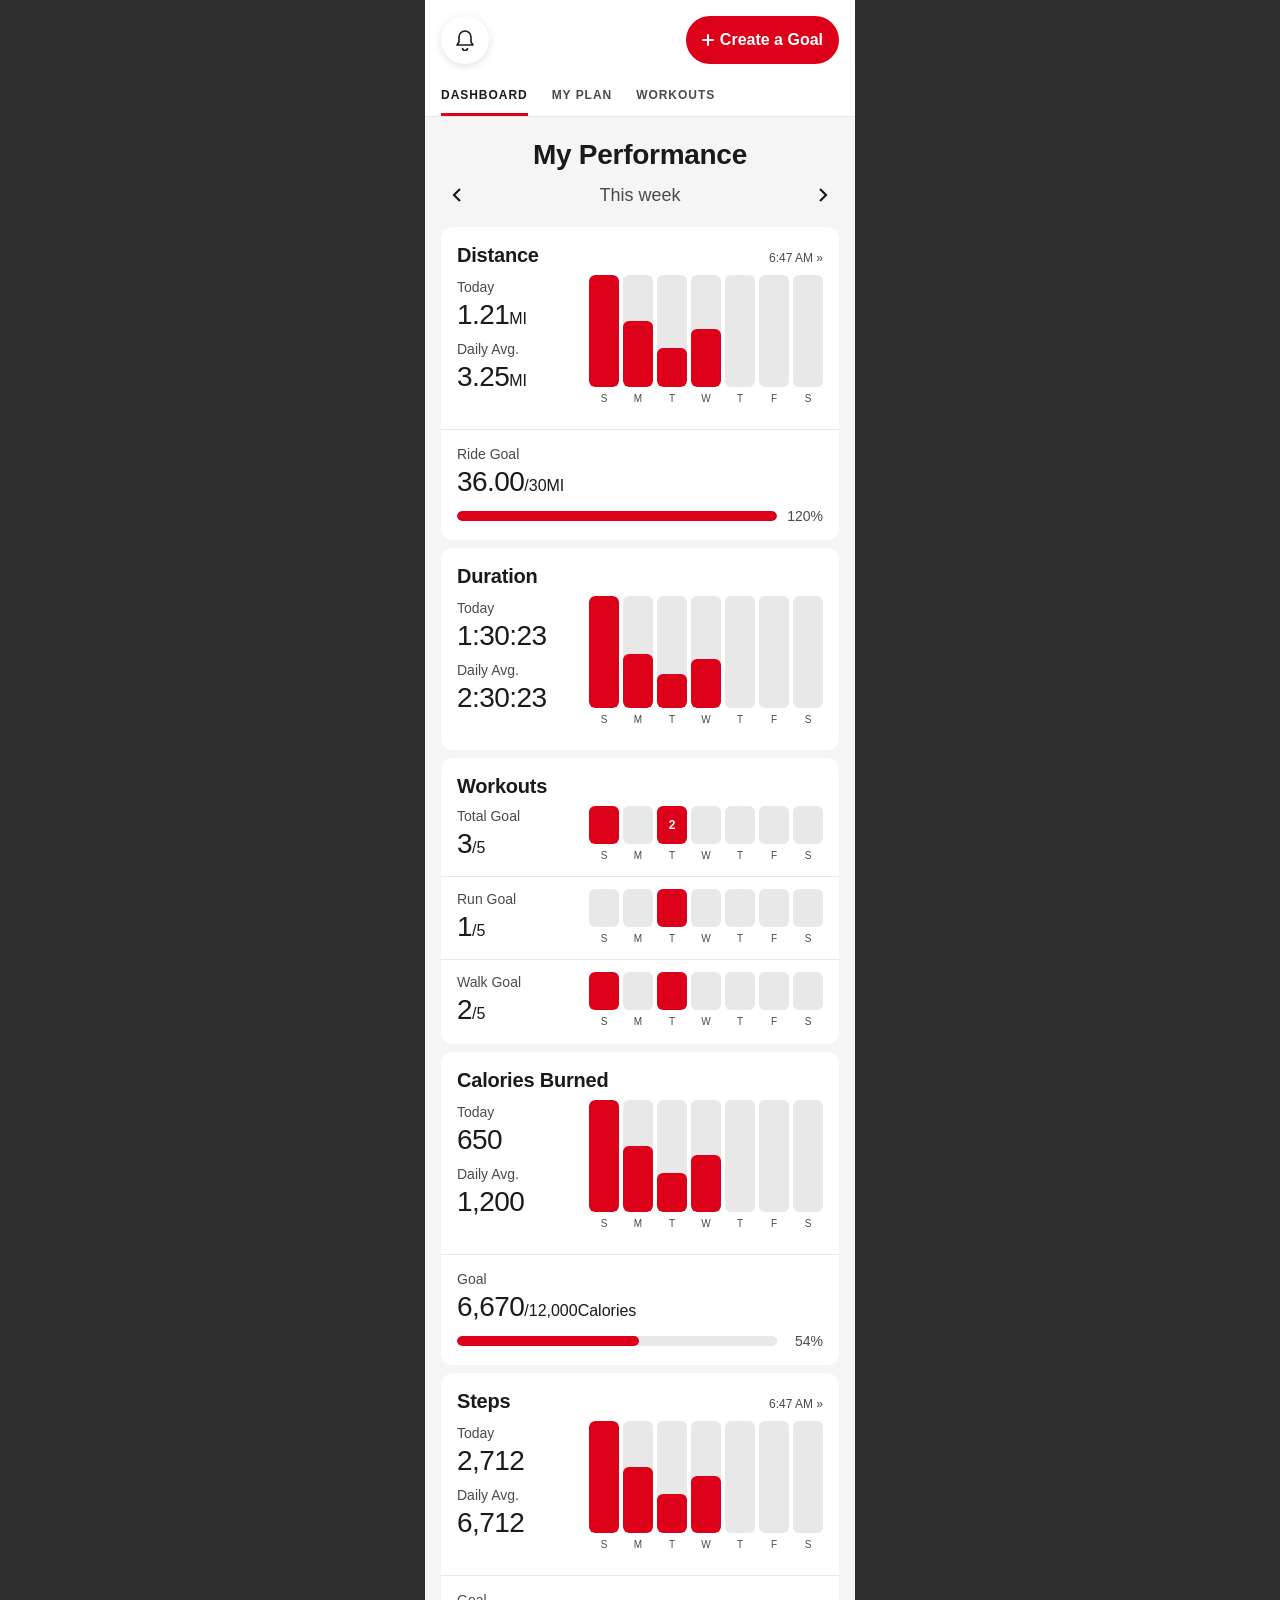
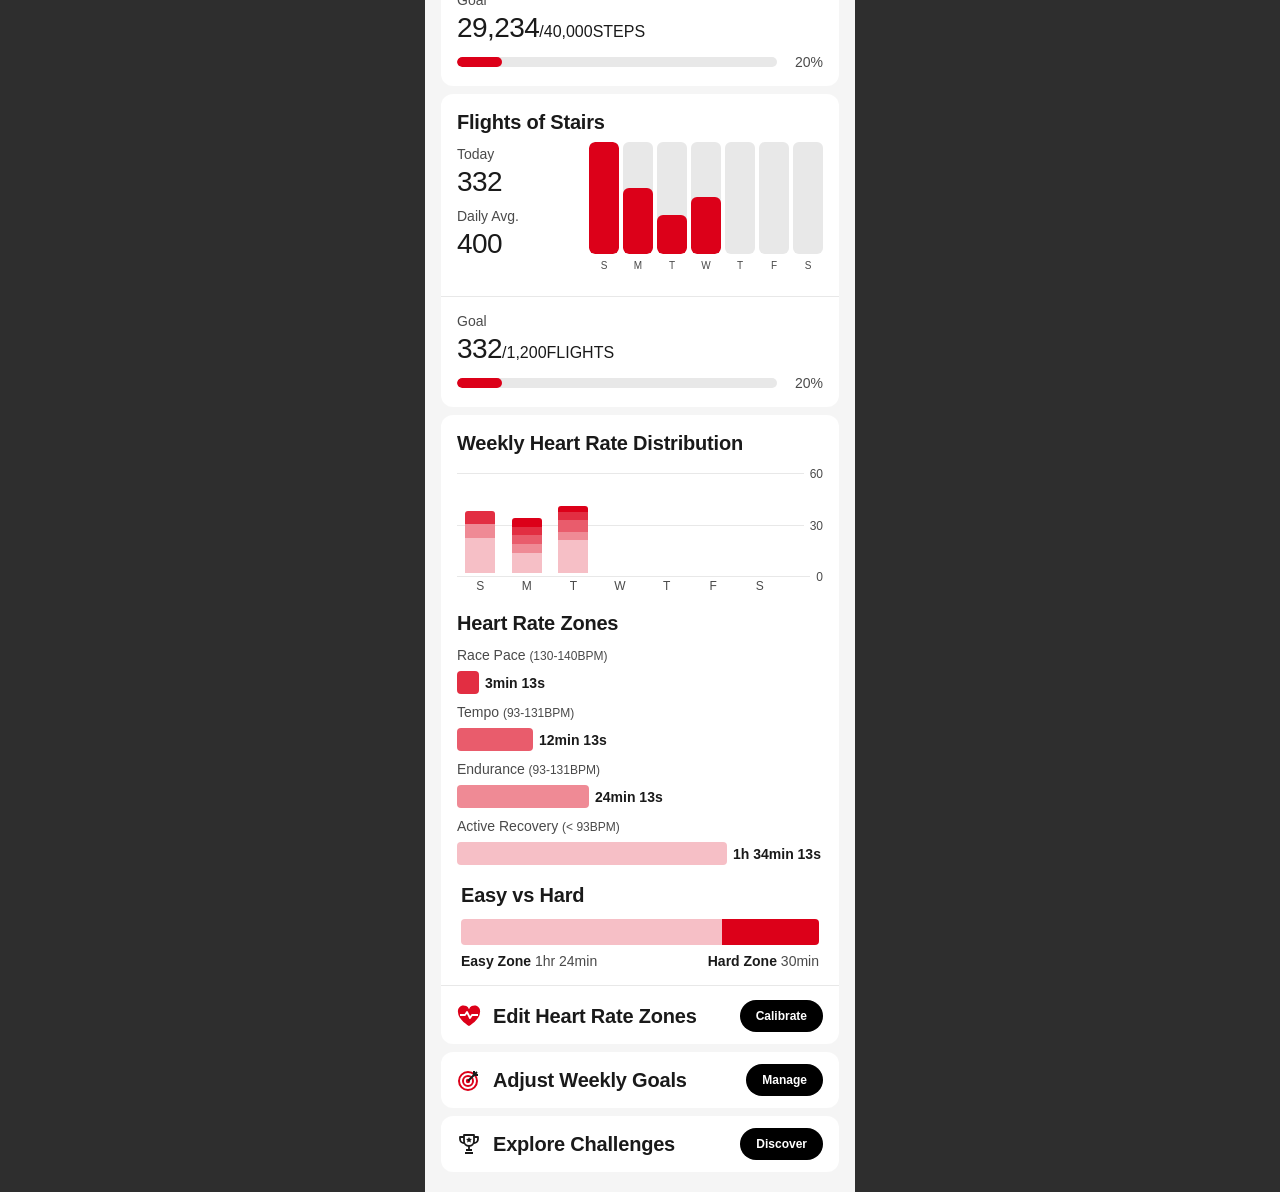
==== dashboard.html @ 9fc4f291 "Add files via upload" ====
<!doctype html>
<html lang="en">
<head>
<meta charset="utf-8">
<meta name="viewport" content="width=device-width, initial-scale=1, viewport-fit=cover">
<title>My Performance</title>
<link rel="stylesheet" href="tokens.css">
<script src="theme.js"></script>
<style>
  * { box-sizing: border-box; margin: 0; padding: 0; }
  html { -webkit-text-size-adjust: 100%; }
  body {
    font: var(--type-base);
    color: var(--foreground);
    background: var(--n-800);
    -webkit-font-smoothing: antialiased;
  }
  .phone {
    max-width: 430px;
    margin: 0 auto;
    min-height: 100vh;
    background: var(--background);
  }

  /* Header */
  .top {
    background: var(--card);
    padding: 16px 16px 0;
    border-bottom: 1px solid var(--border);
    position: sticky;
    top: 0;
    z-index: 2;
  }
  .top-row { display: flex; justify-content: space-between; align-items: center; }
  .icon-btn, .pill-btn {
    border: 0;
    background: var(--card);
    box-shadow: 0 2px 10px rgba(0,0,0,.12);
    color: var(--foreground);
    font: inherit;
    cursor: pointer;
  }
  .icon-btn { width: 48px; height: 48px; border-radius: 50%; display: grid; place-items: center; }
  .pill-btn { height: 48px; padding: 0 16px; border-radius: 24px; font: 500 var(--type-base); display: inline-flex; align-items: center; text-decoration: none; }
  .tabs { display: flex; gap: 24px; margin-top: 22px; }
  .tab {
    font: 700 var(--type-xs);
    letter-spacing: .08em;
    text-transform: uppercase;
    color: var(--muted-foreground);
    padding-bottom: 9px;
    border-bottom: 3px solid transparent;
    text-decoration: none;
  }
  .tab.active { color: var(--foreground); border-color: var(--accent); }

  /* Page title */
  /* Base (Figma): centered title, arrows either side of "This week" */
  .hero {
    display: grid;
    grid-template-columns: auto 1fr auto;
    align-items: center;
    row-gap: 6px;
    padding: 20px 16px 16px;
    text-align: center;
  }
  .hero-text, .title-row, .week { display: contents; }
  .hero h1 { grid-column: 1 / -1; font: 700 var(--type-3xl); letter-spacing: -.01em; }
  .week-label { grid-row: 2; grid-column: 2; font: var(--type-lg); color: var(--muted-foreground); }
  .week button:first-child { grid-row: 2; grid-column: 1; }
  .week button:last-child { grid-row: 2; grid-column: 3; }
  .week svg { stroke-linecap: var(--chevron-cap, butt); stroke-linejoin: var(--chevron-join, miter); }
  .figure { display: none; }

  /* Modern Health: left-aligned title with the flavor's figure inline, arrows on the right */
  :root[data-theme="health"] .hero { display: flex; align-items: center; gap: 12px; padding: 28px 16px 20px; text-align: left; }
  :root[data-theme="health"] .week-label { display: block; margin-top: 4px; }
  :root[data-theme="health"] .hero-text { display: block; flex: 1; min-width: 0; }
  :root[data-theme="health"] .title-row { display: flex; align-items: center; gap: 8px; }
  :root[data-theme="health"] .week { display: flex; gap: 8px; }
  :root[data-theme="health"] .week button:disabled { opacity: .3; cursor: default; }

  /* First goal follows the flavor's primary activity; red keeps the Figma "Ride Goal" */
  .goal-head { display: flex; justify-content: space-between; align-items: flex-end; gap: 12px; }
  .goal-name { display: none; }
  .goal-name.ride { display: inline; }
  :root:is([data-flavor="run"], [data-flavor="mvp"], [data-flavor="walk"], [data-flavor="fitness"]) .goal-name.ride { display: none; }
  :root:is([data-flavor="run"], [data-flavor="mvp"]) .goal-name.run { display: inline; }
  :root[data-flavor="walk"] .goal-name.walk { display: inline; }
  :root[data-flavor="fitness"] .goal-name.distance { display: inline; }

  /* Modern Health: the flavor's figures (runner covers flavors without their own).
     The moving figure in Create a Goal is a luminance mask of the white-on-black file, so it's smooth,
     boxless and takes the button's text color. */
  .figure {
    height: 24px;
    aspect-ratio: var(--ar);
    background: currentColor;
    mask: var(--src) center / contain no-repeat;
    mask-mode: luminance;
  }
  .figure.run { --ar: 85 / 97; --src: url(assets/figures/run.dark.svg); }
  .figure.cycle { --ar: 91 / 78; --src: url(assets/figures/cycle.dark.svg); }
  .figure.walk { --ar: 54 / 98; --src: url(assets/figures/walk.dark.svg); }

  /* The exceeded goal gets the celebration figure. It keeps its colored confetti, so it's an image:
     multiply drops the white backdrop in light, screen drops the black one in dark. */
  .celebrate { display: none; height: 44px; }
  .celebrate img { display: block; height: 100%; width: auto; }
  .celebrate .on-light { mix-blend-mode: multiply; }
  .celebrate .on-dark { display: none; mix-blend-mode: screen; }
  @media (prefers-color-scheme: dark) {
    :root:not([data-scheme="light"]) .celebrate .on-light { display: none; }
    :root:not([data-scheme="light"]) .celebrate .on-dark { display: block; }
  }
  :root[data-scheme="dark"] .celebrate .on-light { display: none; }
  :root[data-scheme="dark"] .celebrate .on-dark { display: block; }

  :root[data-theme="health"] .pill-btn .plus { display: none; }
  :root[data-theme="health"] .pill-btn .figure.cycle { display: block; }
  :root[data-theme="health"]:is([data-flavor="run"], [data-flavor="mvp"], [data-flavor="fitness"], [data-flavor="walk"]) .pill-btn .figure.cycle { display: none; }
  :root[data-theme="health"]:is([data-flavor="run"], [data-flavor="mvp"], [data-flavor="fitness"]) .pill-btn .figure.run { display: block; }
  :root[data-theme="health"][data-flavor="walk"] .pill-btn .figure.walk { display: block; }
  /* One celebration per flavor, with confetti recolored to that flavor's accent; red is the default */
  :root[data-theme="health"]:not([data-flavor]) .celebrate.f-red,
  :root[data-theme="health"][data-flavor="red"] .celebrate.f-red,
  :root[data-theme="health"][data-flavor="run"] .celebrate.f-run,
  :root[data-theme="health"][data-flavor="fitness"] .celebrate.f-fitness,
  :root[data-theme="health"][data-flavor="mvp"] .celebrate.f-mvp,
  :root[data-theme="health"][data-flavor="ride"] .celebrate.f-ride,
  :root[data-theme="health"][data-flavor="walk"] .celebrate.f-walk { display: block; }

  /* Exceeded goal: the full bar gets a moving sheen (Modern Health only; off with reduced motion) */
  .track.done i { position: relative; overflow: hidden; }
  :root[data-theme="health"] .track.done i::after {
    content: "";
    position: absolute;
    inset: 0;
    background: linear-gradient(100deg, transparent 20%, rgba(255, 255, 255, .6) 50%, transparent 80%);
    transform: translateX(-100%);
    animation: shimmer 1.8s ease-in-out infinite;
  }
  @keyframes shimmer { to { transform: translateX(100%); } }
  @media (prefers-reduced-motion: reduce) {
    :root[data-theme="health"] .track.done i::after { display: none; }
  }

  .week button {
    width: 32px;
    height: 32px;
    border: 0;
    border-radius: 50%;
    display: grid;
    place-items: center;
    cursor: pointer;
    background: var(--nav-btn-bg, none);
    color: var(--foreground);
  }

  /* Cards */
  .cards { padding: 0 16px 20px; display: flex; flex-direction: column; gap: 8px; }
  .card { background: var(--card); color: var(--card-foreground); border-radius: var(--radius); overflow: hidden; }
  .sec { padding: var(--card-pad, 14px) var(--card-pad, 16px); }
  .sec + .sec { border-top: 1px solid var(--border); }
  .card-head { display: flex; justify-content: space-between; align-items: baseline; }
  .card-title { font: 600 var(--type-xl); letter-spacing: -.01em; }
  .stamp { font: var(--type-xs); color: var(--muted-foreground); }

  .split { display: flex; justify-content: space-between; align-items: stretch; gap: 12px; margin-top: 6px; }
  /* Today sits at the top of the bars and Daily Avg. at their base, so the stats fill the card */
  .stats { display: flex; flex-direction: column; justify-content: space-between; gap: 6px; padding: 2px 0 20px; }
  .label { font: var(--type-sm); color: var(--muted-foreground); }
  .value { font: 500 var(--type-3xl); letter-spacing: -.02em; }
  .value small { font: 500 var(--type-base); text-transform: var(--unit-case, uppercase); color: var(--unit-color, inherit); letter-spacing: 0; }

  /* Weekly bar chart */
  .bars { display: grid; grid-template-columns: repeat(7, 30px); column-gap: 4px; }
  .bar {
    height: 112px;
    background: var(--secondary);
    border-radius: calc(var(--radius) / 2);
    display: flex;
    align-items: flex-end;
    overflow: hidden;
  }
  .bar i { display: block; width: 100%; height: var(--h, 0%); background: var(--chart-1); border-radius: calc(var(--radius) / 2); }
  .days { display: grid; grid-template-columns: repeat(7, 30px); column-gap: 4px; margin-top: 4px; }
  .days span { font: var(--type-2xs); font-weight: var(--weight-days, 400); color: var(--muted-foreground); text-align: center; }

  /* Workout day blocks */
  .blocks .bar { height: 38px; }
  .blocks .bar.on { background: var(--chart-1); color: var(--accent-foreground); font: 600 var(--type-xs); justify-content: center; align-items: center; }

  /* Goal progress */
  .progress { display: flex; align-items: center; gap: 8px; margin-top: 6px; }
  .track { flex: 1; height: 10px; background: var(--secondary); border-radius: 5px; overflow: hidden; }
  .track i { display: block; height: 100%; width: var(--p); background: var(--accent); border-radius: 5px; }
  .progress span { font: var(--type-sm); color: var(--muted-foreground); min-width: 38px; text-align: right; }

  /* Heart rate distribution */
  .hr-chart { position: relative; margin-top: 16px; padding-right: 40px; }
  .hr-grid { position: absolute; inset: 0 0 18px 0; display: flex; flex-direction: column; justify-content: space-between; }
  .hr-grid div { border-top: 1px solid var(--border); position: relative; }
  .hr-grid div span { position: absolute; right: 0; top: -9px; font: var(--type-xs); color: var(--muted-foreground); background: var(--card); padding-left: 6px; }
  .hr-cols { position: relative; display: grid; grid-template-columns: repeat(7, 1fr); height: 100px; align-items: end; }
  .hr-col { justify-self: center; width: 30px; display: flex; flex-direction: column; border-radius: 3px 3px 0 0; overflow: hidden; }
  .hr-col i { display: block; }
  .hr-days { display: grid; grid-template-columns: repeat(7, 1fr); margin-top: 4px; }
  .hr-days span { font: var(--type-xs); color: var(--muted-foreground); text-align: center; }

  /* Modern Health heart rate: workout line with a value gradient (high = full accent).
     Map My keeps the weekly distribution bars. */
  .hr-line, .hr-line-head { display: none; }
  :root[data-theme="health"] .hr-dist { display: none; }
  :root[data-theme="health"] .hr-line { display: block; margin-top: 8px; }
  :root[data-theme="health"] .hr-line-head { display: flex; align-items: center; }
  .more-btn {
    border: 1.5px solid var(--card-foreground);
    background: none;
    color: var(--card-foreground);
    font: 600 var(--type-sm);
    padding: 4px 14px;
    border-radius: 999px;
    cursor: pointer;
  }
  .hr-plot { position: relative; height: 170px; margin: 12px 0 8px; }
  .hr-plot svg { display: block; width: 100%; height: 100%; overflow: visible; }
  .hr-grid-lines line { stroke: var(--border); stroke-width: 1; }
  .hr-path { fill: none; stroke: url(#hr-grad); stroke-width: 3.5; stroke-linecap: round; stroke-linejoin: round; }
  .hr-pill {
    position: absolute;
    right: 0;
    transform: translateY(-50%);
    min-width: 40px;
    padding: 2px 10px;
    border-radius: 999px;
    background: var(--card);
    box-shadow: 0 1px 4px rgba(0,0,0,.08);
    font: 600 var(--type-xs);
    text-align: center;
    color: var(--card-foreground);
  }
  .hr-x { position: relative; height: 18px; }
  .hr-x span { position: absolute; transform: translateX(-50%); font: var(--type-xs); color: var(--muted-foreground); }
  .hr-x span:first-child { transform: none; }
  .zones { margin-top: 14px; }
  .zones h3, .easy h3 { font: 600 var(--type-xl); letter-spacing: -.01em; }
  .zone { margin-top: 8px; }
  .zone .label small { font: var(--type-xs); }
  .zone-row { display: flex; align-items: center; gap: 6px; margin-top: 6px; }
  .zone-row i { height: 23px; border-radius: var(--bar-radius, 4px); width: var(--w); }
  .zone-row b { font: 600 var(--type-sm); white-space: nowrap; }

  .easy { margin-top: 16px; padding: 0 4px; }
  .easy-bar { display: flex; height: 26px; border-radius: var(--bar-radius, 4px); overflow: hidden; margin-top: 10px; }
  .easy-bar i:first-child { flex: 73; background: var(--chart-5); }
  .easy-bar i:last-child { flex: 27; background: var(--accent); }
  .easy-legend { display: flex; justify-content: space-between; margin-top: 6px; font: var(--type-sm); color: var(--muted-foreground); }
  .easy-legend b { color: var(--card-foreground); }

  /* Action rows */
  .action { display: flex; align-items: center; gap: 12px; padding: 12px var(--card-pad, 16px); }
  .action h4 { flex: 1; font: 600 var(--type-xl); letter-spacing: -.01em; }
  .dark-btn {
    border: 0;
    background: var(--primary);
    color: var(--primary-foreground);
    font: 700 var(--type-xs);
    height: 32px;
    padding: 0 16px;
    border-radius: 16px;
    cursor: pointer;
  }
  .action svg { flex: none; }

  @media (max-width: 380px) {
    .bars, .days { grid-template-columns: repeat(7, 24px); }
    .value { font: 500 var(--type-2xl); }
  }

  /* Flavor hooks: tokens a theme can set; the fallbacks keep the base look */
  .top {
    background: var(--header-bg, var(--card));
    -webkit-backdrop-filter: var(--header-blur, none);
    backdrop-filter: var(--header-blur, none);
    border-bottom-color: var(--divider, var(--border));
  }
  .icon-btn, .pill-btn { background: var(--control-bg, var(--card)); box-shadow: var(--control-shadow, 0 2px 10px rgba(0,0,0,.12)); }
  /* Primary action: filled with the flavor accent so it reads as the main CTA */
  .pill-btn { background: var(--accent); color: var(--accent-foreground); box-shadow: none; font-weight: 600; gap: 6px; }
  .card { background: var(--card-fill, var(--card)); }
  .sec + .sec { border-top-color: var(--divider, var(--border)); }
  .sec + .sec { padding-top: var(--sec-join, var(--card-pad, 14px)); }
  .sec:has(+ .sec) { padding-bottom: var(--sec-join-above, var(--card-pad, 14px)); }

  /* Section order per Map My flavor (spec: default order with no goals set).
     Red is the Figma reference and keeps its original order. Heart rate is MVP only. */
  .card[data-section="distance"] { order: var(--order-distance, 0); }
  .card[data-section="duration"] { order: var(--order-duration, 0); }
  .card[data-section="workouts"] { order: var(--order-workouts, 0); }
  .card[data-section="calories"] { order: var(--order-calories, 0); }
  .card[data-section="steps"] { order: var(--order-steps, 0); }
  .card[data-section="stairs"] { order: var(--order-stairs, 0); }
  .card[data-section="heart"] { order: var(--order-heart, 0); display: var(--show-heart, block); }
  .card[data-section="actions"] { order: 99; }
  :root[data-flavor="run"], :root[data-flavor="ride"], :root[data-flavor="mvp"] {
    --order-distance: 1; --order-duration: 2; --order-workouts: 3; --order-calories: 4;
    --order-steps: 5; --order-stairs: 6; --order-heart: 7;
  }
  :root[data-flavor="fitness"] {
    --order-workouts: 1; --order-duration: 2; --order-calories: 3; --order-distance: 4;
    --order-steps: 5; --order-stairs: 6; --order-heart: 7;
  }
  :root[data-flavor="walk"] {
    --order-steps: 1; --order-stairs: 2; --order-distance: 3; --order-duration: 4;
    --order-workouts: 5; --order-calories: 6; --order-heart: 7;
  }
  :root[data-flavor="run"], :root[data-flavor="ride"], :root[data-flavor="fitness"], :root[data-flavor="walk"] { --show-heart: none; }
  .label, .week-label, .progress span, .easy-legend { color: var(--label-color, var(--muted-foreground)); }
  .value small { font: 500 var(--type-unit, var(--type-base)); }
  .bar i, .blocks .bar.on { background: var(--fill-chart, var(--chart-1)); }
  .track i { background: var(--fill-progress, var(--accent)); }

  /* Modern Health: segmented control in place of underlined caps tabs */
  :root[data-theme="health"] .tabs { gap: 2px; padding: 2px; margin: 16px 0 12px; background: var(--secondary); border-radius: 999px; }
  :root[data-theme="health"] .tab {
    flex: 1;
    text-align: center;
    padding: 6px 0;
    border: 0;
    border-radius: 999px;
    font: 600 var(--type-sm);
    text-transform: none;
    letter-spacing: var(--tracking-text, normal);
    color: var(--card-foreground);
  }
  :root[data-theme="health"] .tab.active { background: var(--segment-active); box-shadow: 0 1px 3px rgba(0,0,0,.12); }

  /* Title and number faces come from the active theme (see tokens.css) */
  .hero h1, .card-title, .zones h3, .easy h3, .action h4 {
    font-family: var(--font-title, var(--font));
    font-weight: var(--weight-title, 600);
    letter-spacing: var(--tracking-title, -.01em);
  }
  .hero h1 { font-weight: var(--weight-heading, var(--weight-title, 700)); }
  .value, .value small {
    font-family: var(--font-number, var(--font));
    font-weight: var(--weight-number, 500);
  }
  .value { letter-spacing: var(--tracking-number, -.02em); }
  .value small { font-weight: var(--unit-weight, var(--weight-number, 500)); }
  .label { font-weight: var(--weight-label, 400); }
  .label, .week-label, .progress span, .easy-legend { letter-spacing: var(--tracking-text, normal); }
</style>
</head>
<body>
<div class="phone">

  <header class="top">
    <div class="top-row">
      <button class="icon-btn" aria-label="Notifications">
        <svg width="20" height="22" viewBox="0 0 20 22" fill="none" stroke="currentColor" stroke-width="1.6" stroke-linejoin="round"><path d="M10 2a6 6 0 0 0-6 6v5l-2 3h16l-2-3V8a6 6 0 0 0-6-6z"/><path d="M7.5 19a2.5 2.5 0 0 0 5 0"/></svg>
      </button>
      <a class="pill-btn" href="goal-type.html"><span class="figure cycle" aria-hidden="true"></span><span class="figure run" aria-hidden="true"></span><span class="figure walk" aria-hidden="true"></span><svg class="plus" width="12" height="12" viewBox="0 0 12 12" aria-hidden="true"><path d="M6 1v10M1 6h10" stroke="currentColor" stroke-width="2" stroke-linecap="round"/></svg>Create a Goal</a>
    </div>
    <nav class="tabs">
      <a class="tab active" href="#">Dashboard</a>
      <a class="tab" href="#">My Plan</a>
      <a class="tab" href="#">Workouts</a>
    </nav>
  </header>

  <section class="hero">
    <div class="hero-text">
      <div class="title-row">
        <h1>My Performance</h1>
      </div>
      <span class="week-label">This week</span>
    </div>
    <div class="week">
      <button aria-label="Previous week"><svg width="10" height="14" viewBox="0 0 10 14" fill="none" stroke="currentColor" stroke-width="2.2"><path d="M8 1 2 7l6 6"/></svg></button>
      <button aria-label="Next week" disabled><svg width="10" height="14" viewBox="0 0 10 14" fill="none" stroke="currentColor" stroke-width="2.2"><path d="m2 1 6 6-6 6"/></svg></button>
    </div>
  </section>

  <main class="cards">

    <!-- Distance -->
    <article class="card" data-section="distance">
      <div class="sec">
        <div class="card-head"><h2 class="card-title">Distance</h2><span class="stamp">6:47 AM »</span></div>
        <div class="split">
          <div class="stats">
            <div><div class="label">Today</div><div class="value">1.21<small>mi</small></div></div>
            <div><div class="label">Daily Avg.</div><div class="value">3.25<small>mi</small></div></div>
          </div>
          <div>
            <div class="bars"><div class="bar"><i style="--h:100%"></i></div><div class="bar"><i style="--h:59%"></i></div><div class="bar"><i style="--h:35%"></i></div><div class="bar"><i style="--h:52%"></i></div><div class="bar"></div><div class="bar"></div><div class="bar"></div></div>
            <div class="days"><span>S</span><span>M</span><span>T</span><span>W</span><span>T</span><span>F</span><span>S</span></div>
          </div>
        </div>
      </div>
      <div class="sec">
        <div class="goal-head">
          <div>
            <div class="label"><span class="goal-name ride">Ride Goal</span><span class="goal-name run">Run Goal</span><span class="goal-name walk">Walk Goal</span><span class="goal-name distance">Distance Goal</span></div>
            <div class="value">36.00<small>/30mi</small></div>
          </div>
          <span class="celebrate f-run" aria-hidden="true"><img class="on-light" src="assets/figures/run-celebrate.run.light.svg" alt="" width="113" height="131" loading="lazy"><img class="on-dark" src="assets/figures/run-celebrate.run.dark.svg" alt="" width="113" height="131" loading="lazy"></span>
          <span class="celebrate f-fitness" aria-hidden="true"><img class="on-light" src="assets/figures/run-celebrate.fitness.light.svg" alt="" width="113" height="131" loading="lazy"><img class="on-dark" src="assets/figures/run-celebrate.fitness.dark.svg" alt="" width="113" height="131" loading="lazy"></span>
          <span class="celebrate f-mvp" aria-hidden="true"><img class="on-light" src="assets/figures/run-celebrate.mvp.light.svg" alt="" width="113" height="131" loading="lazy"><img class="on-dark" src="assets/figures/run-celebrate.mvp.dark.svg" alt="" width="113" height="131" loading="lazy"></span>
          <span class="celebrate f-ride" aria-hidden="true"><img class="on-light" src="assets/figures/cycle-celebrate.ride.light.svg" alt="" width="102" height="113" loading="lazy"><img class="on-dark" src="assets/figures/cycle-celebrate.ride.dark.svg" alt="" width="102" height="113" loading="lazy"></span>
          <span class="celebrate f-red" aria-hidden="true"><img class="on-light" src="assets/figures/cycle-celebrate.red.light.svg" alt="" width="102" height="113" loading="lazy"><img class="on-dark" src="assets/figures/cycle-celebrate.red.dark.svg" alt="" width="102" height="113" loading="lazy"></span>
          <span class="celebrate f-walk" aria-hidden="true"><img class="on-light" src="assets/figures/walk-celebrate.walk.light.svg" alt="" width="106" height="128" loading="lazy"><img class="on-dark" src="assets/figures/walk-celebrate.walk.dark.svg" alt="" width="106" height="128" loading="lazy"></span>
        </div>
        <div class="progress"><div class="track done"><i style="--p:100%"></i></div><span>120%</span></div>
      </div>
    </article>

    <!-- Duration -->
    <article class="card" data-section="duration">
      <div class="sec">
        <h2 class="card-title">Duration</h2>
        <div class="split">
          <div class="stats">
            <div><div class="label">Today</div><div class="value">1:30:23</div></div>
            <div><div class="label">Daily Avg.</div><div class="value">2:30:23</div></div>
          </div>
          <div>
            <div class="bars"><div class="bar"><i style="--h:100%"></i></div><div class="bar"><i style="--h:48%"></i></div><div class="bar"><i style="--h:30%"></i></div><div class="bar"><i style="--h:44%"></i></div><div class="bar"></div><div class="bar"></div><div class="bar"></div></div>
            <div class="days"><span>S</span><span>M</span><span>T</span><span>W</span><span>T</span><span>F</span><span>S</span></div>
          </div>
        </div>
      </div>
    </article>

    <!-- Workouts -->
    <article class="card" data-section="workouts">
      <div class="sec" style="padding-bottom:12px">
        <h2 class="card-title">Workouts</h2>
        <div class="split">
          <div><div class="label">Total Goal</div><div class="value">3<small>/5</small></div></div>
          <div class="blocks">
            <div class="bars"><div class="bar on"></div><div class="bar"></div><div class="bar on">2</div><div class="bar"></div><div class="bar"></div><div class="bar"></div><div class="bar"></div></div>
            <div class="days"><span>S</span><span>M</span><span>T</span><span>W</span><span>T</span><span>F</span><span>S</span></div>
          </div>
        </div>
      </div>
      <div class="sec" style="padding-top:12px;padding-bottom:12px">
        <div class="split" style="margin-top:0">
          <div><div class="label">Run Goal</div><div class="value">1<small>/5</small></div></div>
          <div class="blocks">
            <div class="bars"><div class="bar"></div><div class="bar"></div><div class="bar on"></div><div class="bar"></div><div class="bar"></div><div class="bar"></div><div class="bar"></div></div>
            <div class="days"><span>S</span><span>M</span><span>T</span><span>W</span><span>T</span><span>F</span><span>S</span></div>
          </div>
        </div>
      </div>
      <div class="sec" style="padding-top:12px">
        <div class="split" style="margin-top:0">
          <div><div class="label">Walk Goal</div><div class="value">2<small>/5</small></div></div>
          <div class="blocks">
            <div class="bars"><div class="bar on"></div><div class="bar"></div><div class="bar on"></div><div class="bar"></div><div class="bar"></div><div class="bar"></div><div class="bar"></div></div>
            <div class="days"><span>S</span><span>M</span><span>T</span><span>W</span><span>T</span><span>F</span><span>S</span></div>
          </div>
        </div>
      </div>
    </article>

    <!-- Calories -->
    <article class="card" data-section="calories">
      <div class="sec">
        <h2 class="card-title">Calories Burned</h2>
        <div class="split">
          <div class="stats">
            <div><div class="label">Today</div><div class="value">650</div></div>
            <div><div class="label">Daily Avg.</div><div class="value">1,200</div></div>
          </div>
          <div>
            <div class="bars"><div class="bar"><i style="--h:100%"></i></div><div class="bar"><i style="--h:59%"></i></div><div class="bar"><i style="--h:35%"></i></div><div class="bar"><i style="--h:51%"></i></div><div class="bar"></div><div class="bar"></div><div class="bar"></div></div>
            <div class="days"><span>S</span><span>M</span><span>T</span><span>W</span><span>T</span><span>F</span><span>S</span></div>
          </div>
        </div>
      </div>
      <div class="sec">
        <div class="label">Goal</div>
        <div class="value">6,670<small style="text-transform:none">/12,000Calories</small></div>
        <div class="progress"><div class="track"><i style="--p:57%"></i></div><span>54%</span></div>
      </div>
    </article>

    <!-- Steps -->
    <article class="card" data-section="steps">
      <div class="sec">
        <div class="card-head"><h2 class="card-title">Steps</h2><span class="stamp">6:47 AM »</span></div>
        <div class="split">
          <div class="stats">
            <div><div class="label">Today</div><div class="value">2,712</div></div>
            <div><div class="label">Daily Avg.</div><div class="value">6,712</div></div>
          </div>
          <div>
            <div class="bars"><div class="bar"><i style="--h:100%"></i></div><div class="bar"><i style="--h:59%"></i></div><div class="bar"><i style="--h:35%"></i></div><div class="bar"><i style="--h:51%"></i></div><div class="bar"></div><div class="bar"></div><div class="bar"></div></div>
            <div class="days"><span>S</span><span>M</span><span>T</span><span>W</span><span>T</span><span>F</span><span>S</span></div>
          </div>
        </div>
      </div>
      <div class="sec">
        <div class="label">Goal</div>
        <div class="value">29,234<small>/40,000steps</small></div>
        <div class="progress"><div class="track"><i style="--p:14%"></i></div><span>20%</span></div>
      </div>
    </article>

    <!-- Stairs -->
    <article class="card" data-section="stairs">
      <div class="sec">
        <h2 class="card-title">Flights of Stairs</h2>
        <div class="split">
          <div class="stats">
            <div><div class="label">Today</div><div class="value">332</div></div>
            <div><div class="label">Daily Avg.</div><div class="value">400</div></div>
          </div>
          <div>
            <div class="bars"><div class="bar"><i style="--h:100%"></i></div><div class="bar"><i style="--h:59%"></i></div><div class="bar"><i style="--h:35%"></i></div><div class="bar"><i style="--h:51%"></i></div><div class="bar"></div><div class="bar"></div><div class="bar"></div></div>
            <div class="days"><span>S</span><span>M</span><span>T</span><span>W</span><span>T</span><span>F</span><span>S</span></div>
          </div>
        </div>
      </div>
      <div class="sec">
        <div class="label">Goal</div>
        <div class="value">332<small>/1,200flights</small></div>
        <div class="progress"><div class="track"><i style="--p:14%"></i></div><span>20%</span></div>
      </div>
    </article>

    <!-- Heart rate -->
    <article class="card" data-section="heart">
      <div class="sec">
        <h2 class="card-title hr-dist">Weekly Heart Rate Distribution</h2>
        <div class="hr-chart hr-dist">
          <div class="hr-grid"><div><span>60</span></div><div><span>30</span></div><div><span>0</span></div></div>
          <div class="hr-cols">
            <div class="hr-col"><i style="height:13px;background:var(--chart-2)"></i><i style="height:14px;background:var(--chart-4)"></i><i style="height:35px;background:var(--chart-5)"></i></div>
            <div class="hr-col"><i style="height:9px;background:var(--accent)"></i><i style="height:8px;background:var(--chart-2)"></i><i style="height:9px;background:var(--chart-3)"></i><i style="height:9px;background:var(--chart-4)"></i><i style="height:20px;background:var(--chart-5)"></i></div>
            <div class="hr-col"><i style="height:6px;background:var(--accent)"></i><i style="height:8px;background:var(--chart-2)"></i><i style="height:12px;background:var(--chart-3)"></i><i style="height:8px;background:var(--chart-4)"></i><i style="height:33px;background:var(--chart-5)"></i></div>
            <div></div><div></div><div></div><div></div>
          </div>
          <div class="hr-days"><span>S</span><span>M</span><span>T</span><span>W</span><span>T</span><span>F</span><span>S</span></div>
        </div>

        <div class="card-head hr-line-head">
          <h2 class="card-title">Heart Rate</h2>
          <button class="more-btn" type="button">More</button>
        </div>
        <div class="hr-line" role="img" aria-label="Heart rate over a 98 minute workout: mostly 75 to 95 BPM, with peaks near 120 BPM around minutes 4 and 38">
          <div class="hr-plot">
            <svg viewBox="0 0 100 100" preserveAspectRatio="none" aria-hidden="true">
              <defs>
                <linearGradient id="hr-grad" gradientUnits="userSpaceOnUse" x1="0" y1="32.41" x2="0" y2="54.48">
                  <stop offset="0" style="stop-color: var(--accent)"/>
                  <stop offset="1" style="stop-color: var(--hr-line-low)"/>
                </linearGradient>
              </defs>
              <g class="hr-grid-lines"><line x1="0" x2="100" y1="0.0" y2="0.0" vector-effect="non-scaling-stroke"/><line x1="0" x2="100" y1="26.21" y2="26.21" vector-effect="non-scaling-stroke"/><line x1="0" x2="100" y1="52.41" y2="52.41" vector-effect="non-scaling-stroke"/><line x1="0" x2="100" y1="100.0" y2="100.0" vector-effect="non-scaling-stroke"/></g>
              <path class="hr-path" d="M0.0 59.4 L0.43 59.77 L0.86 56.4 L1.29 56.18 L1.71 54.27 L2.14 44.74 L2.57 36.52 L3.0 35.55 L3.43 37.33 L3.86 36.92 L4.29 38.48 L4.71 39.41 L5.14 38.42 L5.57 37.78 L6.0 43.44 L6.43 48.0 L6.86 48.37 L7.29 43.32 L7.71 40.83 L8.14 41.56 L8.57 39.1 L9.0 41.54 L9.43 39.49 L9.86 44.35 L10.29 53.42 L10.71 62.01 L11.14 65.23 L11.57 62.54 L12.0 63.15 L12.43 61.21 L12.86 59.39 L13.29 59.31 L13.71 58.64 L14.14 60.32 L14.57 60.87 L15.0 60.04 L15.43 56.96 L15.86 55.83 L16.29 55.37 L16.71 53.81 L17.14 53.59 L17.57 53.87 L18.0 51.08 L18.43 49.11 L18.86 49.41 L19.29 47.9 L19.71 47.42 L20.14 46.01 L20.57 46.17 L21.0 48.59 L21.43 47.35 L21.86 50.72 L22.29 51.62 L22.71 50.74 L23.14 52.78 L23.57 52.52 L24.0 54.6 L24.43 53.32 L24.86 52.37 L25.29 52.85 L25.71 51.94 L26.14 53.92 L26.57 53.35 L27.0 53.21 L27.43 52.83 L27.86 52.76 L28.29 50.67 L28.71 48.64 L29.14 49.3 L29.57 48.78 L30.0 51.24 L30.43 51.07 L30.86 52.93 L31.29 53.47 L31.71 54.2 L32.14 43.96 L32.57 32.4 L33.0 42.0 L33.43 54.76 L33.86 56.42 L34.29 62.16 L34.71 67.73 L35.14 70.64 L35.57 67.96 L36.0 69.17 L36.43 69.37 L36.86 68.86 L37.29 66.44 L37.71 68.47 L38.14 68.07 L38.57 67.38 L39.0 65.49 L39.43 64.65 L39.86 63.89 L40.29 65.9 L40.71 66.36 L41.14 66.74 L41.57 64.5 L42.0 62.68 L42.43 65.01 L42.86 66.19 L43.29 66.55 L43.71 66.71 L44.14 65.68 L44.57 64.64 L45.0 65.59 L45.43 67.49 L45.86 66.98 L46.29 67.03 L46.71 66.24 L47.14 64.02 L47.57 61.84 L48.0 58.2 L48.43 53.86 L48.86 51.61 L49.29 54.79 L49.71 54.13 L50.14 55.33 L50.57 56.44 L51.0 57.77 L51.43 60.06 L51.86 60.97 L52.29 62.71 L52.71 61.28 L53.14 62.82 L53.57 63.63 L54.0 63.41 L54.43 63.47 L54.86 62.75 L55.29 63.63 L55.71 64.38 L56.14 64.17 L56.57 64.26 L57.0 63.16 L57.43 63.99 L57.86 60.74 L58.29 59.94 L58.71 61.52 L59.14 62.0 L59.57 61.88 L60.0 61.72 L60.43 62.9 L60.86 60.79 L61.29 59.25 L61.71 60.92 L62.14 61.95 L62.57 64.22 L63.0 65.28 L63.43 64.6 L63.86 64.27 L64.29 61.29 L64.71 62.18 L65.14 63.08 L65.57 59.32 L66.0 58.81 L66.43 60.15 L66.86 59.28 L67.29 61.0 L67.71 59.58 L68.14 56.47 L68.57 54.81 L69.0 54.25 L69.43 55.54 L69.86 55.57 L70.29 56.24 L70.71 53.79 L71.14 53.26 L71.57 51.83 L72.0 53.03 L72.43 54.08 L72.86 51.72 L73.29 49.18 L73.71 47.98 L74.14 47.35 L74.57 47.02 L75.0 47.9 L75.43 51.86 L75.86 54.03 L76.29 56.84 L76.71 60.31 L77.14 62.08 L77.57 61.63 L78.0 61.37 L78.43 59.21 L78.86 56.65 L79.29 57.27 L79.71 55.4 L80.14 53.99 L80.57 53.25 L81.0 55.4 L81.43 57.34 L81.86 57.65 L82.29 56.58 L82.71 55.15 L83.14 52.72 L83.57 52.62 L84.0 53.66" vector-effect="non-scaling-stroke"/>
            </svg>
            <span class="hr-pill" style="top: 0.0%">169</span><span class="hr-pill" style="top: 26.21%">131</span><span class="hr-pill" style="top: 52.41%">93</span><span class="hr-pill" style="top: 100.0%">24</span>
          </div>
          <div class="hr-x"><span style="left: 0.0%">0'</span><span style="left: 12.86%">15'</span><span style="left: 25.71%">30'</span><span style="left: 38.57%">45'</span><span style="left: 51.43%">60'</span><span style="left: 64.29%">75'</span><span style="left: 77.14%">90'</span></div>
        </div>
        <div class="zones">
          <h3>Heart Rate Zones</h3>
          <div class="zone">
            <div class="label">Race Pace <small>(130-140BPM)</small></div>
            <div class="zone-row"><i style="--w:22px;background:var(--chart-2)"></i><b>3min 13s</b></div>
          </div>
          <div class="zone">
            <div class="label">Tempo <small>(93-131BPM)</small></div>
            <div class="zone-row"><i style="--w:76px;background:var(--chart-3)"></i><b>12min 13s</b></div>
          </div>
          <div class="zone">
            <div class="label">Endurance <small>(93-131BPM)</small></div>
            <div class="zone-row"><i style="--w:132px;background:var(--chart-4)"></i><b>24min 13s</b></div>
          </div>
          <div class="zone">
            <div class="label">Active Recovery <small>(&lt; 93BPM)</small></div>
            <div class="zone-row"><i style="--w:calc(100% - 96px);background:var(--chart-5)"></i><b>1h 34min 13s</b></div>
          </div>
        </div>

        <div class="easy">
          <h3>Easy vs Hard</h3>
          <div class="easy-bar"><i></i><i></i></div>
          <div class="easy-legend"><span><b>Easy Zone</b> 1hr 24min</span><span><b>Hard Zone</b> 30min</span></div>
        </div>
      </div>
      <div class="sec action">
        <svg width="24" height="22" viewBox="0 0 24 22" aria-hidden="true"><path d="M12 21S1 14.5 1 7.2A5.7 5.7 0 0 1 12 4.3a5.7 5.7 0 0 1 11 2.9C23 14.5 12 21 12 21z" style="fill:var(--accent)"/><path d="M3 10h5l2-3 3 6 2-3h6" fill="none" style="stroke:var(--accent-foreground)" stroke-width="1.8" stroke-linejoin="round"/></svg>
        <h4>Edit Heart Rate Zones</h4>
        <button class="dark-btn">Calibrate</button>
      </div>
    </article>

    <article class="card" data-section="actions">
      <div class="action">
        <svg width="24" height="24" viewBox="0 0 24 24" fill="none" stroke-width="2" aria-hidden="true" style="stroke:var(--accent)"><circle cx="11" cy="13" r="9"/><circle cx="11" cy="13" r="5"/><circle cx="11" cy="13" r="1.2" style="fill:var(--accent)"/><path d="m11 13 9-9M17 3v4h4" style="stroke:var(--card-foreground)"/></svg>
        <h4>Adjust Weekly Goals</h4>
        <button class="dark-btn">Manage</button>
      </div>
    </article>

    <article class="card" data-section="actions">
      <div class="action">
        <svg width="24" height="24" viewBox="0 0 24 24" fill="none" stroke="currentColor" stroke-width="1.8" stroke-linejoin="round" aria-hidden="true"><path d="M7 3h10v6a5 5 0 0 1-10 0V3z"/><path d="M7 5H3v2a4 4 0 0 0 4 4M17 5h4v2a4 4 0 0 1-4 4M12 14v4M8 21h8M9 18h6"/><path d="m12 5 .9 1.8 2 .3-1.4 1.4.3 2-1.8-1-1.8 1 .3-2-1.4-1.4 2-.3z" fill="currentColor" stroke="none"/></svg>
        <h4>Explore Challenges</h4>
        <button class="dark-btn">Discover</button>
      </div>
    </article>

  </main>
</div>
</body>
</html>
---- tokens.css ----
/* Tokens from Figma "Map My Dash" (node 351:748) */
:root {
  color-scheme: light dark;

  /* Primals */
  --n-0: #FFFFFF;
  --n-50: #FAFAFA;
  --n-100: #F5F5F5;
  --n-200: #E8E8E8;
  --n-300: #D6D6D6;
  --n-400: #B0B0B0;
  --n-500: #8A8A8A;
  --n-600: #6B6B6B;
  --n-700: #4A4A4A;
  --n-800: #2E2E2E;
  --n-900: #1A1A1A;
  --n-1000: #000000;
  --r-500: #F22613;
  --o-500: #FF9200;
  --g-500: #16D374;

  /* Flavor accent (Figma "Themes"); red is the default, others set by data-flavor below */
  --accent: #DC0019;
  --accent-foreground: var(--n-0);

  /* Semantic: light */
  --background: var(--n-100);
  --foreground: var(--n-900);
  --card: var(--n-0);
  --card-foreground: var(--n-900);
  --primary: var(--n-1000);
  --primary-foreground: var(--n-0);
  --secondary: var(--n-200);
  --secondary-foreground: var(--n-700);
  --muted: var(--n-400);
  --muted-foreground: var(--n-700);
  --alert: var(--r-500);
  --alert-foreground: var(--n-0);
  --success: var(--g-500);
  --success-foreground: var(--n-1000);
  --warning: var(--o-500);
  --warning-foreground: var(--n-1000);
  --popover: var(--n-0);
  --popover-foreground: var(--n-1000);
  --border: var(--n-200);

  /* Chart-2..5 aren't resolvable in the Figma sheet; tints of the accent stand in */
  --chart-1: var(--accent);
  --chart-2: color-mix(in srgb, var(--accent) 82%, var(--n-0));
  --chart-3: color-mix(in srgb, var(--accent) 64%, var(--n-0));
  --chart-4: color-mix(in srgb, var(--accent) 46%, var(--n-0));
  --chart-5: color-mix(in srgb, var(--accent) 25%, var(--n-0));

  --radius: 12px;

  /* Type scale (size / line height) */
  --font: -apple-system, BlinkMacSystemFont, "SF Pro Text", "SF Pro Display", "Helvetica Neue", Arial, sans-serif;
  --type-3xl: 28px/36px var(--font);
  --type-2xl: 24px/32px var(--font);
  --type-xl: 20px/28px var(--font);
  --type-lg: 18px/26px var(--font);
  --type-base: 16px/24px var(--font);
  --type-sm: 14px/20px var(--font);
  --type-xs: 12px/18px var(--font);
  --type-2xs: 10px/16px var(--font);
}

/* Semantic: dark. Follows the system unless data-scheme forces light or dark;
   the forced-dark block repeats the same values. */
@media (prefers-color-scheme: dark) {
  :root:not([data-scheme="light"]) {
    --background: var(--n-1000);
    --foreground: var(--n-50);
    --card: var(--n-900);
    --card-foreground: var(--n-100);
    --primary: var(--n-0);
    --primary-foreground: var(--n-1000);
    --secondary: var(--n-800);
    --secondary-foreground: var(--n-300);
    --muted: var(--n-700);
    --muted-foreground: var(--n-400);
    --popover: var(--n-800);
    --popover-foreground: var(--n-200);
    --border: var(--n-800);
  }
}
:root[data-scheme="dark"] {
  color-scheme: dark;
  --background: var(--n-1000);
  --foreground: var(--n-50);
  --card: var(--n-900);
  --card-foreground: var(--n-100);
  --primary: var(--n-0);
  --primary-foreground: var(--n-1000);
  --secondary: var(--n-800);
  --secondary-foreground: var(--n-300);
  --muted: var(--n-700);
  --muted-foreground: var(--n-400);
  --popover: var(--n-800);
  --popover-foreground: var(--n-200);
  --border: var(--n-800);
}
:root[data-scheme="light"] { color-scheme: light; }

/* Variant: Map My Fonts. Barlow Condensed at the original app's weights:
   ExtraBold headline, Bold titles and numbers */
:root[data-theme="mapmy"] {
  --font-title: "Barlow Condensed", var(--font);
  --weight-heading: 800;
  --weight-title: 700;
  --tracking-title: 0;
  --font-number: "Barlow Condensed", var(--font);
  --weight-number: 700;
  --tracking-number: 0;
}

/* Variant: Modern Health. Modeled on apple.com/health at phone width: one family, one weight (600),
   14px copy, near-black labels with grey kept for units and metadata, no borders or shadows,
   a blurred sticky header, and light-to-accent gradient fills.
   Apple neutrals aren't in the Map My primal set, so they're raw values here. */
:root[data-theme="health"] {
  --type-3xl: 28px/32px var(--font);
  --type-2xl: 24px/28px var(--font);
  --type-xl: 17px/21px var(--font);
  --type-lg: 17px/21px var(--font);
  --type-base: 17px/21px var(--font);
  --type-sm: 14px/18px var(--font);
  --type-xs: 12px/16px var(--font);
  --type-2xs: 12px/16px var(--font);
  --type-unit: 14px/18px var(--font);
  --weight-heading: 600;
  --weight-title: 600;
  --weight-number: 600;
  --weight-label: 600;
  --tracking-number: 0;
  --tracking-text: -.016em;
  --unit-case: none;
  --unit-weight: 600;
  --unit-color: var(--muted-foreground);
  --label-color: var(--card-foreground);

  --divider: transparent;
  --control-bg: var(--secondary);
  --nav-btn-bg: var(--secondary);
  --chevron-cap: round;
  --chevron-join: round;
  --control-shadow: none;
  --header-bg: rgba(255, 255, 255, .72);
  --header-blur: saturate(180%) blur(20px);
  --segment-active: #FFFFFF;
  --option-bg: var(--background);
  --option-border: transparent;
  --card-fill: linear-gradient(var(--card) 55%, color-mix(in srgb, var(--accent) 5%, var(--card)));
  --fill-chart: linear-gradient(135deg, color-mix(in srgb, var(--accent) 65%, var(--n-0)), var(--accent));
  --fill-progress: linear-gradient(90deg, color-mix(in srgb, var(--accent) 65%, var(--n-0)), var(--accent));
  --hr-line-low: color-mix(in srgb, var(--accent) 45%, var(--card));

  --background: #F5F5F7;
  --foreground: #1D1D1F;
  --card: #FFFFFF;
  --card-foreground: #1D1D1F;
  --primary: #1D1D1F;
  --primary-foreground: #FFFFFF;
  --secondary: #E8E8ED;
  --muted: #86868B;
  --muted-foreground: #6E6E73;
  --border: #D2D2D7;

  --radius: 28px;
  --card-pad: 16px;
  --sec-join: 0px;
  --sec-join-above: 6px;
  --bar-radius: 999px;
  --weight-days: 600;
}

@media (prefers-color-scheme: dark) {
  :root[data-theme="health"]:not([data-scheme="light"]) {
    --background: #000000;
    --foreground: #F5F5F7;
    --card: #1C1C1E;
    --card-foreground: #F5F5F7;
    --primary: #F5F5F7;
    --primary-foreground: #1D1D1F;
    --secondary: #2C2C2E;
    --muted: #6E6E73;
    --muted-foreground: #A1A1A6;
    --border: #424245;
    --header-bg: rgba(28, 28, 30, .72);
    --segment-active: #636366;
  }
}
:root[data-theme="health"][data-scheme="dark"] {
  --background: #000000;
  --foreground: #F5F5F7;
  --card: #1C1C1E;
  --card-foreground: #F5F5F7;
  --primary: #F5F5F7;
  --primary-foreground: #1D1D1F;
  --secondary: #2C2C2E;
  --muted: #6E6E73;
  --muted-foreground: #A1A1A6;
  --border: #424245;
  --header-bg: rgba(28, 28, 30, .72);
  --segment-active: #636366;
}

/* Map My flavors (Figma "Themes"). Accent-foreground is n-0 for all of them. */
:root[data-flavor="run"] { --accent: #019DEA; }
:root[data-flavor="fitness"] { --accent: #0D4C8B; }
:root[data-flavor="ride"] { --accent: #FF1700; }
:root[data-flavor="walk"] { --accent: #C314B6; }
:root[data-flavor="mvp"] { --accent: #FF5900; }
:root[data-flavor="red"] { --accent: #DC0019; }
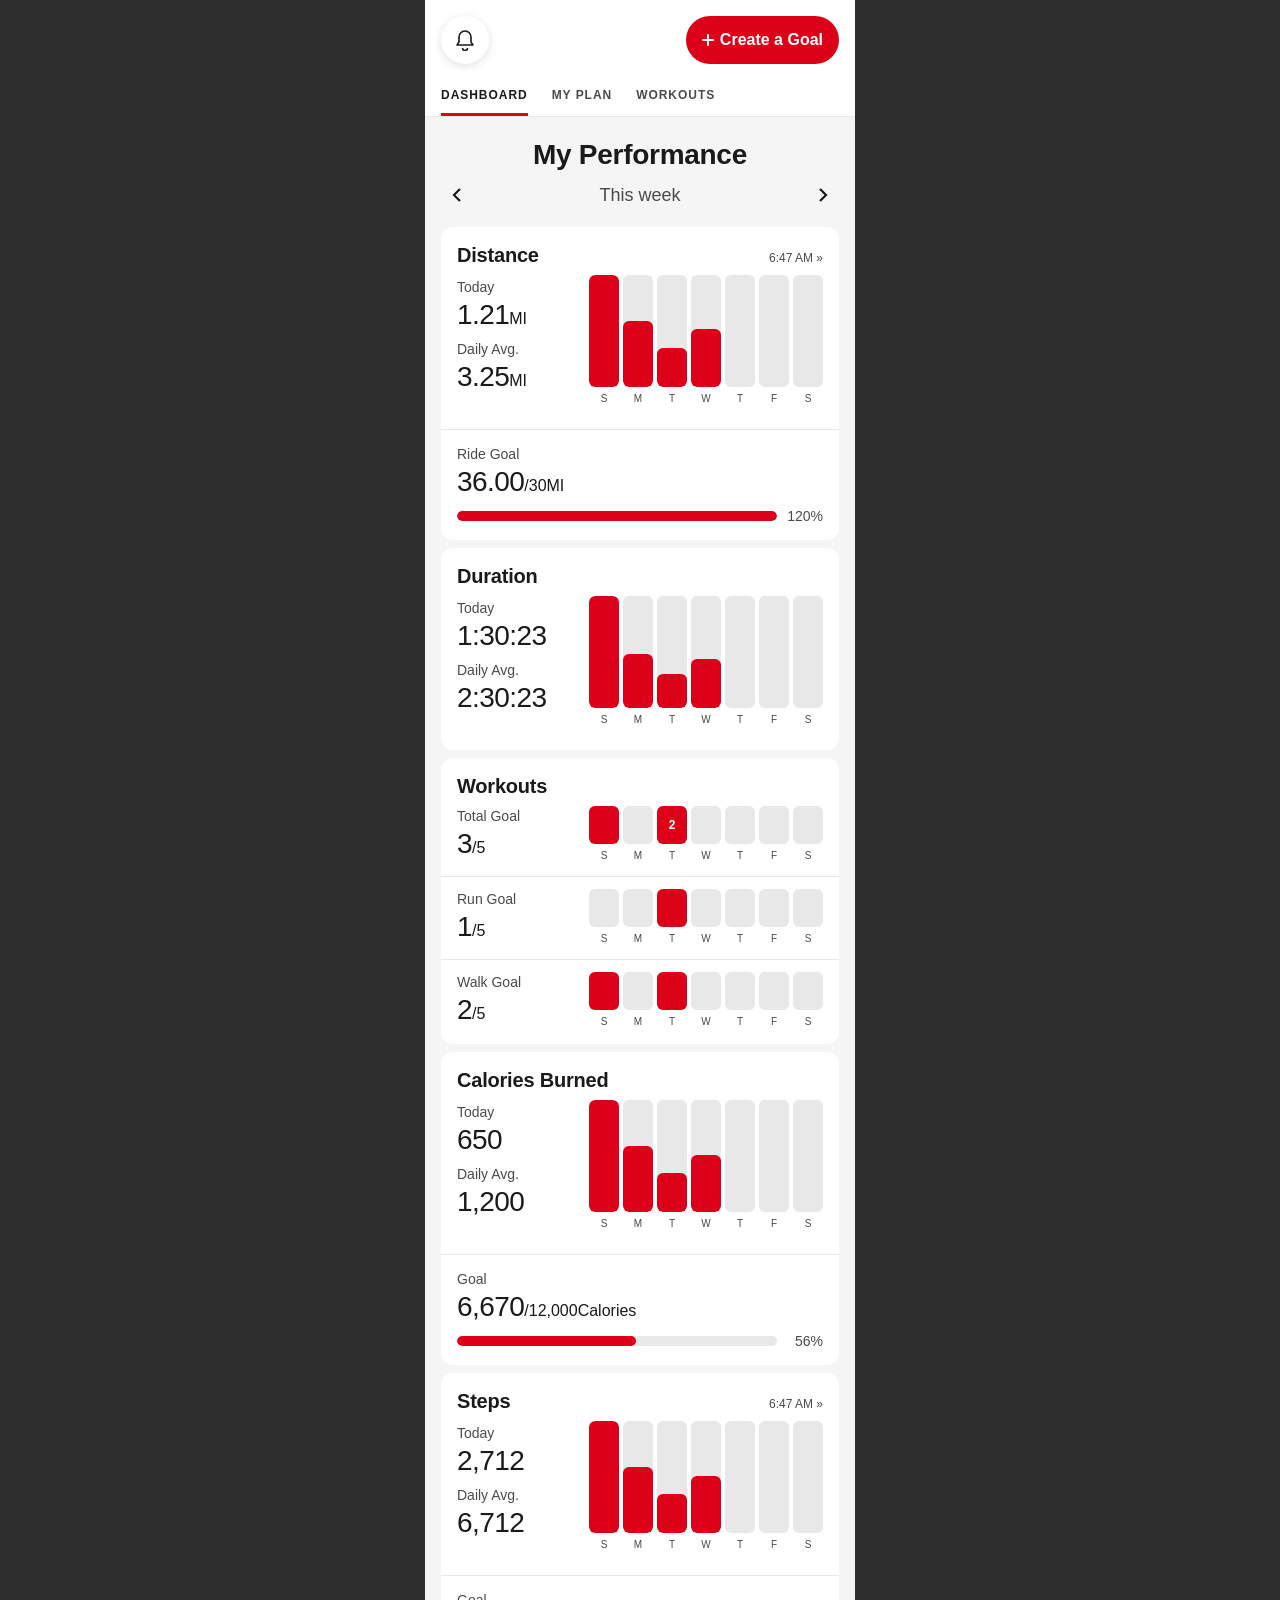
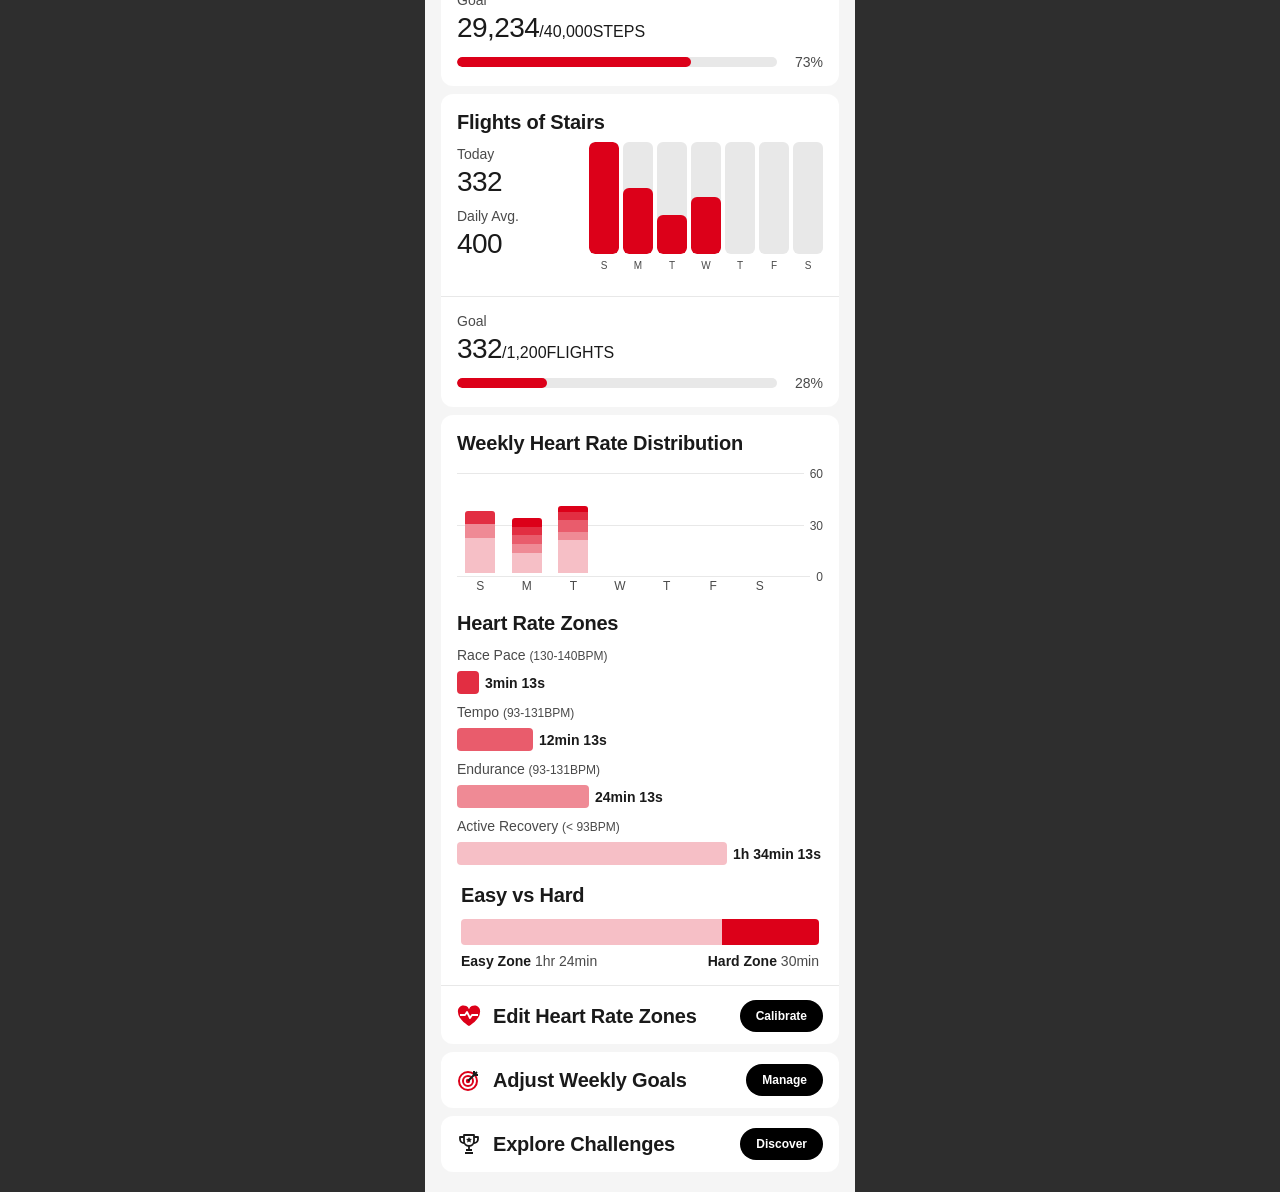
==== commit cbb4b8a2: "Add files via upload" ====
--- a/dashboard.html
+++ b/dashboard.html
@@ -170,7 +170,7 @@
   /* Today sits at the top of the bars and Daily Avg. at their base, so the stats fill the card */
   .stats { display: flex; flex-direction: column; justify-content: space-between; gap: 6px; padding: 2px 0 20px; }
   .label { font: var(--type-sm); color: var(--muted-foreground); }
-  .value { font: 500 var(--type-3xl); letter-spacing: -.02em; }
+  .value { font: 500 var(--type-value, var(--type-3xl)); letter-spacing: -.02em; }
   .value small { font: 500 var(--type-base); text-transform: var(--unit-case, uppercase); color: var(--unit-color, inherit); letter-spacing: 0; }
 
   /* Weekly bar chart */
@@ -484,7 +484,7 @@
       <div class="sec">
         <div class="label">Goal</div>
         <div class="value">6,670<small style="text-transform:none">/12,000Calories</small></div>
-        <div class="progress"><div class="track"><i style="--p:57%"></i></div><span>54%</span></div>
+        <div class="progress"><div class="track"><i style="--p:56%"></i></div><span>56%</span></div>
       </div>
     </article>
 
@@ -506,7 +506,7 @@
       <div class="sec">
         <div class="label">Goal</div>
         <div class="value">29,234<small>/40,000steps</small></div>
-        <div class="progress"><div class="track"><i style="--p:14%"></i></div><span>20%</span></div>
+        <div class="progress"><div class="track"><i style="--p:73%"></i></div><span>73%</span></div>
       </div>
     </article>
 
@@ -528,7 +528,7 @@
       <div class="sec">
         <div class="label">Goal</div>
         <div class="value">332<small>/1,200flights</small></div>
-        <div class="progress"><div class="track"><i style="--p:14%"></i></div><span>20%</span></div>
+        <div class="progress"><div class="track"><i style="--p:28%"></i></div><span>28%</span></div>
       </div>
     </article>
 
--- a/tokens.css
+++ b/tokens.css
@@ -128,6 +128,7 @@
   --type-xs: 12px/16px var(--font);
   --type-2xs: 12px/16px var(--font);
   --type-unit: 14px/18px var(--font);
+  --type-value: 22px/26px var(--font);
   --weight-heading: 600;
   --weight-title: 600;
   --weight-number: 600;
@@ -168,6 +169,9 @@
 
   --radius: 28px;
   --card-pad: 16px;
+  /* Pill rows need more inset than square ones so text clears the curve */
+  --sheet-pad: 20px;
+  --option-pad: 24px;
   --sec-join: 0px;
   --sec-join-above: 6px;
   --bar-radius: 999px;
